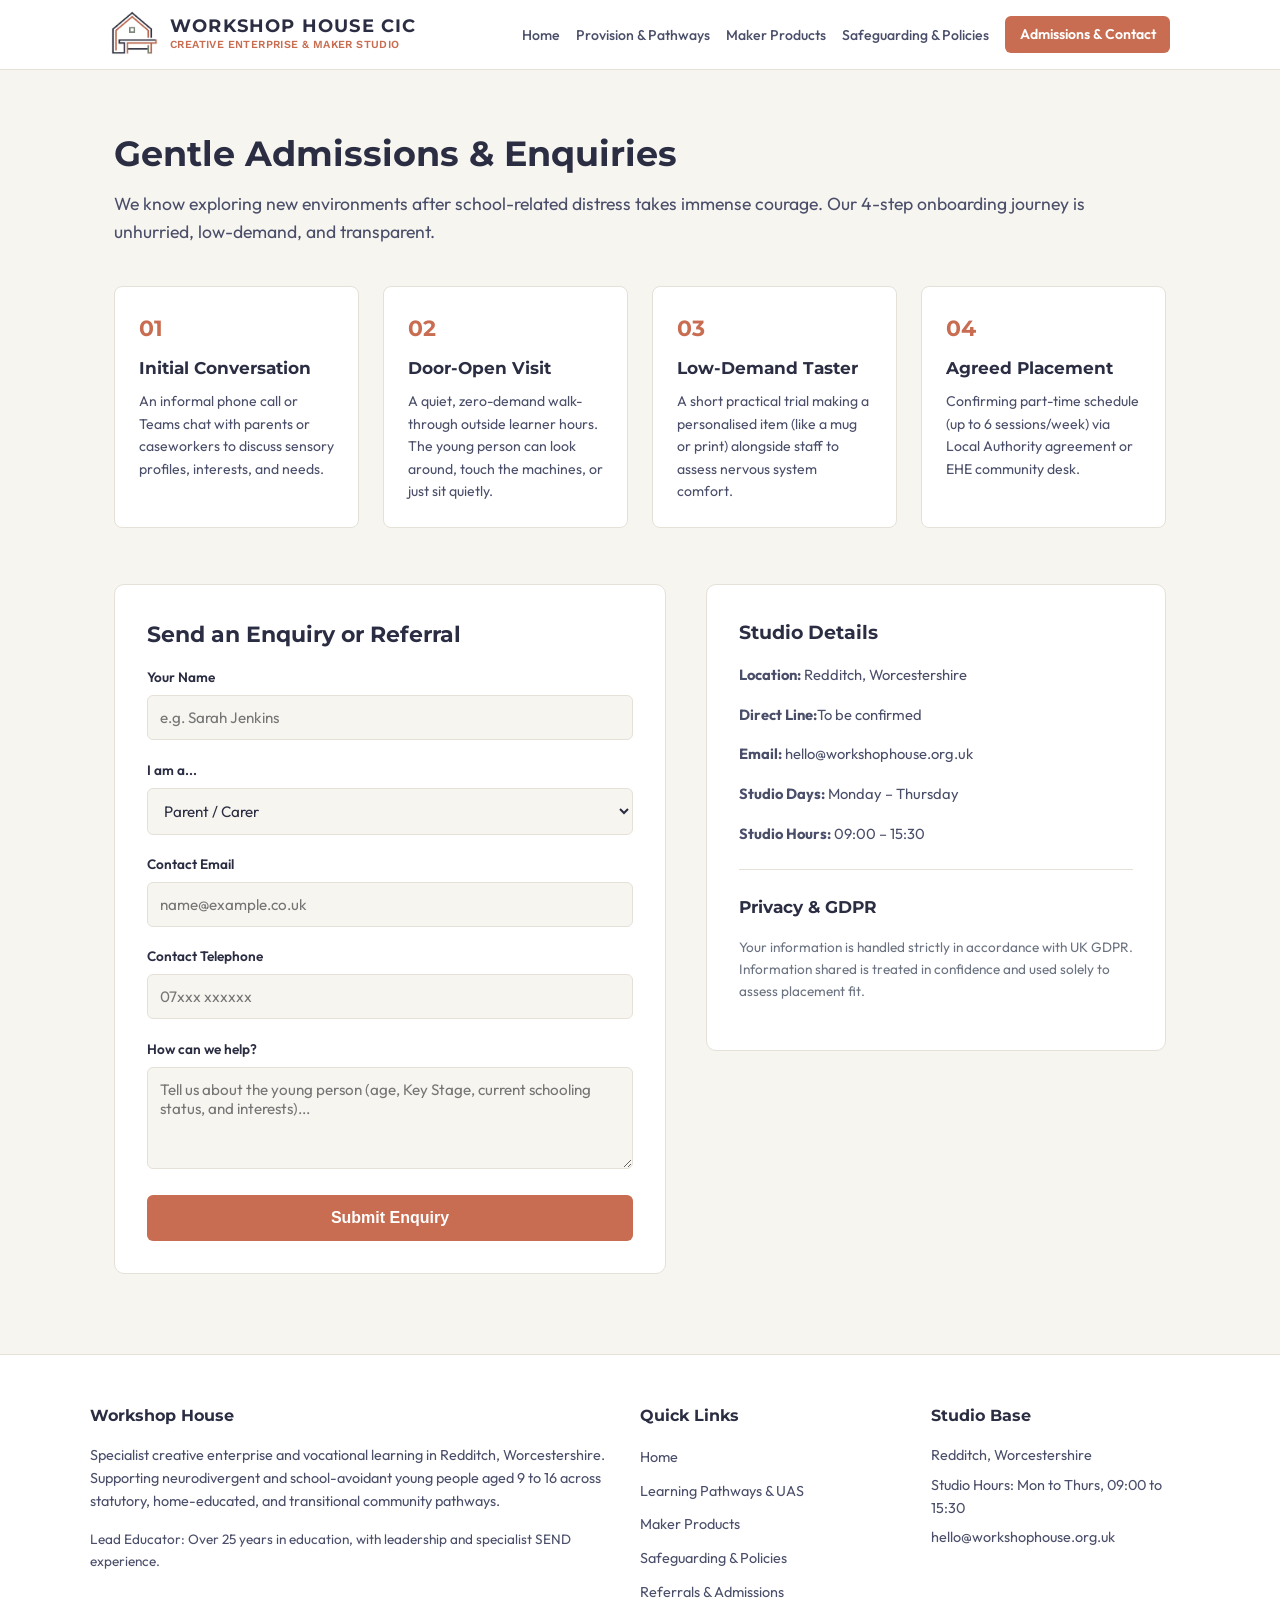
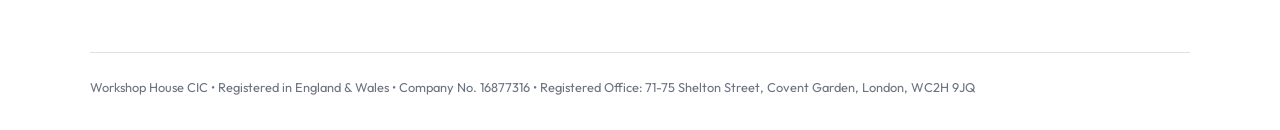
==== contact.html @ 578b34fb "Update contact.html" ====
<!DOCTYPE html>
<html lang="en">
<head>
  <meta charset="UTF-8">
  <meta name="viewport" content="width=device-width, initial-scale=1.0">
  <title>Admissions &amp; Contact | Workshop House</title>
  <meta name="description" content="Get in touch with Workshop House to arrange a quiet discovery visit or submit an EOTAS referral.">
  <link rel="preconnect" href="https://fonts.googleapis.com">
  <link rel="preconnect" href="https://fonts.gstatic.com" crossorigin>
  <link href="https://fonts.googleapis.com/css2?family=Montserrat:wght@600;700&family=Outfit:wght@400;500;600&family=Work+Sans:wght@400;500&display=swap" rel="stylesheet">
  <link rel="stylesheet" href="style.css">
  <link rel="icon" type="image/x-icon" href="favicon.png">
</head>
<body>

<header>
    <div class="nav-container">
      <a href="index.html" class="brand" title="Workshop House Home">
        <img src="logo.jpg" alt="Workshop House Logo" class="brand-icon-img">
        <div class="brand-text">
          <h1>WORKSHOP HOUSE CIC</h1>
          <span>CREATIVE ENTERPRISE &amp; MAKER STUDIO</span>
        </div>
      </a>

      <!-- Pure CSS Hamburger Toggle -->
      <input type="checkbox" id="nav-toggle" class="nav-toggle-input">
      <label for="nav-toggle" class="menu-toggle" aria-label="Open Navigation Menu">
        <span></span>
        <span></span>
        <span></span>
      </label>

      <nav>
        <ul>
          <li><a href="index.html">Home</a></li>
          <li><a href="pathways.html">Provision &amp; Pathways</a></li>
          <li><a href="maker-products.html">Maker Products</a></li>
          <li><a href="safeguarding.html">Safeguarding &amp; Policies</a></li>
          <li><a href="contact.html" class="btn-nav">Admissions &amp; Contact</a></li>
        </ul>
      </nav>
    </div>
  </header>

  <main class="container">
    <div class="page-title">
      <h2>Gentle Admissions &amp; Enquiries</h2>
      <p>We know exploring new environments after school-related distress takes immense courage. Our 4-step onboarding journey is unhurried, low-demand, and transparent.</p>
    </div>

    <div class="onboarding-steps">
      <div class="step-box">
        <div class="step-num">01</div>
        <h4>Initial Conversation</h4>
        <p>An informal phone call or Teams chat with parents or caseworkers to discuss sensory profiles, interests, and needs.</p>
      </div>
      <div class="step-box">
        <div class="step-num">02</div>
        <h4>Door-Open Visit</h4>
        <p>A quiet, zero-demand walk-through outside learner hours. The young person can look around, touch the machines, or just sit quietly.</p>
      </div>
      <div class="step-box">
        <div class="step-num">03</div>
        <h4>Low-Demand Taster</h4>
        <p>A short practical trial making a personalised item (like a mug or print) alongside staff to assess nervous system comfort.</p>
      </div>
      <div class="step-box">
        <div class="step-num">04</div>
        <h4>Agreed Placement</h4>
        <p>Confirming part-time schedule (up to 6 sessions/week) via Local Authority agreement or EHE community desk.</p>
      </div>
    </div>

    <div class="contact-grid">
      <div class="form-card">
        <h3 style="font-family:'Montserrat', sans-serif; margin-bottom:1rem; font-size:1.35rem;">Send an Enquiry or Referral</h3>
        <form action="mailto:hello@workshophouse.org.uk" method="POST" enctype="text/plain">
          <div class="form-group">
            <label for="name">Your Name</label>
            <input type="text" id="name" name="Name" required placeholder="e.g. Sarah Jenkins">
          </div>
          <div class="form-group">
            <label for="role">I am a...</label>
            <select id="role" name="Role">
              <option value="Parent/Carer">Parent / Carer</option>
              <option value="SEN Caseworker">Local Authority SEN Caseworker</option>
              <option value="School SENCo">School SENCo / Inclusion Lead</option>
              <option value="Other">Other Community Professional</option>
            </select>
          </div>
          <div class="form-group">
            <label for="email">Contact Email</label>
            <input type="email" id="email" name="Email" required placeholder="name@example.co.uk">
          </div>
          <div class="form-group">
            <label for="phone">Contact Telephone</label>
            <input type="tel" id="phone" name="Phone" placeholder="07xxx xxxxxx">
          </div>
          <div class="form-group">
            <label for="message">How can we help?</label>
            <textarea id="message" name="Message" rows="4" placeholder="Tell us about the young person (age, Key Stage, current schooling status, and interests)..."></textarea>
          </div>
          <button type="submit" class="btn-submit">Submit Enquiry</button>
        </form>
      </div>

      <div class="info-card">
        <h4>Studio Details</h4>
        <p><strong>Location:</strong> Redditch, Worcestershire</p>
        <p><strong>Direct Line:</strong>To be confirmed</p>
        <p><strong>Email:</strong> hello@workshophouse.org.uk</p>
        <p><strong>Studio Days:</strong> Monday – Thursday</p>
         <p><strong>Studio Hours:</strong> 09:00 – 15:30</p>
        <hr style="border:0; border-top:1px solid var(--border); margin:1.5rem 0;">
        <h4 style="font-size:1.05rem;">Privacy &amp; GDPR</h4>
        <p style="font-size:0.85rem; color:#6B7280;">Your information is handled strictly in accordance with UK GDPR. Information shared is treated in confidence and used solely to assess placement fit.</p>
      </div>
    </div>
  </main>

<footer id="site-footer"></footer>
  <script>
    fetch('footer.html')
      .then(response => response.text())
      .then(data => document.getElementById('site-footer').innerHTML = data);
  </script>

</body>
</html>
---- style.css ----
/* ==========================================================================
   WORKSHOP HOUSE MASTER STYLESHEET
   ========================================================================== */

:root {
  --bg: #F7F5F0;
  --card-bg: #FFFFFF;
  --slate: #2B2D42;
  --slate-light: #4A4E69;
  --terracotta: #C86D51;
  --sage: #7A8B7B;
  --sage-light: #EBF0EC;
  --border: #E5E1D8;
}

* {
  box-sizing: border-box;
  margin: 0;
  padding: 0;
}

body {
  font-family: 'Outfit', -apple-system, BlinkMacSystemFont, sans-serif;
  background-color: var(--bg);
  color: var(--slate);
  line-height: 1.6;
}

/* --- HEADER & DESKTOP NAVIGATION --- */
header {
  background: #FFFFFF;
  border-bottom: 1px solid var(--border);
  position: sticky;
  top: 0;
  z-index: 100;
}

.nav-container {
  max-width: 1100px;
  margin: 0 auto;
  padding: 0.65rem 1.25rem;
  display: flex;
  justify-content: space-between;
  align-items: center;
  gap: 1rem;
}

.brand {
  display: flex;
  align-items: center;
  gap: 0.75rem;
  text-decoration: none;
  flex-shrink: 0;
}

.brand-icon-img {
  height: 48px;
  width: auto;
  max-width: 180px;
  object-fit: contain;
  display: block;
  flex-shrink: 0;
}

.brand-text {
  display: flex;
  flex-direction: column;
}

.brand-text h1 {
  font-family: 'Montserrat', sans-serif;
  font-size: 1.15rem;
  font-weight: 700;
  letter-spacing: 1.2px;
  line-height: 1.1;
  color: var(--slate);
}

.brand-text span {
  font-family: 'Work Sans', sans-serif;
  font-size: 0.68rem;
  color: var(--terracotta);
  font-weight: 600;
  letter-spacing: 0.4px;
  text-transform: uppercase;
}

/* Hide mobile toggle on desktop */
.nav-toggle-input,
.menu-toggle {
  display: none;
}

nav ul {
  display: flex;
  list-style: none;
  gap: 1rem;
  align-items: center;
}

nav a {
  text-decoration: none;
  color: var(--slate-light);
  font-weight: 500;
  font-size: 0.88rem;
  white-space: nowrap;
  transition: color 0.2s;
}

nav a:hover,
nav a.active {
  color: var(--terracotta);
  font-weight: 600;
}

.btn-nav {
  background-color: var(--terracotta);
  color: #FFFFFF !important;
  padding: 0.45rem 0.9rem;
  border-radius: 6px;
  font-weight: 600 !important;
  font-size: 0.88rem;
  white-space: nowrap;
  display: inline-block;
}

.btn-nav:hover {
  background-color: #B45B40;
}

/* --- HERO SECTION (HOME) --- */
.hero {
  max-width: 1100px;
  margin: 2.5rem auto;
  padding: 0 1.5rem;
  display: grid;
  grid-template-columns: 1.15fr 1fr;
  gap: 2.5rem;
  align-items: center;
}

.hero-badge {
  display: inline-block;
  background: var(--sage-light);
  color: var(--sage);
  font-size: 0.85rem;
  font-weight: 600;
  padding: 0.35rem 0.85rem;
  border-radius: 30px;
  margin-bottom: 1rem;
  border: 1px solid rgba(122, 139, 123, 0.3);
}

.hero h2 {
  font-family: 'Montserrat', sans-serif;
  font-size: 2.25rem;
  line-height: 1.25;
  margin-bottom: 1rem;
  color: var(--slate);
}

.hero p {
  font-size: 1.05rem;
  color: var(--slate-light);
  margin-bottom: 1.5rem;
}

.hero-actions {
  display: flex;
  gap: 1rem;
  flex-wrap: wrap;
}

.btn-primary {
  background: var(--terracotta);
  color: #FFFFFF;
  text-decoration: none;
  padding: 0.75rem 1.4rem;
  border-radius: 6px;
  font-weight: 600;
  display: inline-block;
}

.btn-secondary {
  background: transparent;
  color: var(--slate);
  border: 1.5px solid var(--slate);
  text-decoration: none;
  padding: 0.75rem 1.4rem;
  border-radius: 6px;
  font-weight: 600;
  display: inline-block;
}

.hero-image-wrap {
  border-radius: 12px;
  overflow: hidden;
  border: 1px solid var(--border);
  box-shadow: 0 10px 25px rgba(43, 45, 66, 0.06);
  background: #FFFFFF;
  aspect-ratio: 4 / 3;
}

.hero-image-wrap img {
  width: 100%;
  height: 100%;
  object-fit: cover;
  display: block;
}

/* --- STANDARD CONTAINERS & HEADINGS --- */
.container,
.section {
  max-width: 1100px;
  margin: 3.5rem auto;
  padding: 0 1.5rem;
}

.page-title {
  margin-bottom: 2.5rem;
}

.page-title h2 {
  font-family: 'Montserrat', sans-serif;
  font-size: 2.2rem;
  margin-bottom: 0.5rem;
}

.page-title p {
  color: var(--slate-light);
  font-size: 1.1rem;
  max-width: 1000px;
}

.section-header {
  text-align: center;
  max-width: 760px;
  margin: 0 auto 3rem auto;
}

.section-header h3 {
  font-family: 'Montserrat', sans-serif;
  font-size: 1.85rem;
  margin-bottom: 0.5rem;
}

.section-header p {
  color: var(--slate-light);
}

/* --- CARDS & GRIDS --- */
.pillars-grid {
  display: grid;
  grid-template-columns: repeat(auto-fit, minmax(300px, 1fr));
  gap: 1.5rem;
}

.card {
  background: var(--card-bg);
  border: 1px solid var(--border);
  border-radius: 10px;
  padding: 2rem;
  transition: transform 0.2s, box-shadow 0.2s;
}

.card:hover {
  transform: translateY(-4px);
  box-shadow: 0 12px 24px rgba(43, 45, 66, 0.06);
}

.card-icon {
  font-size: 1.8rem;
  margin-bottom: 1rem;
  display: inline-block;
}

.card h4 {
  font-family: 'Montserrat', sans-serif;
  font-size: 1.2rem;
  margin-bottom: 0.6rem;
  color: var(--slate);
}

.card p {
  color: var(--slate-light);
  font-size: 0.95rem;
  line-height: 1.55;
}

.compliance-box {
  background: #FFFFFF;
  border: 1.5px solid var(--sage);
  border-left: 6px solid var(--sage);
  border-radius: 10px;
  padding: 2.2rem;
  margin: 3.5rem 0;
}

.compliance-box h4 {
  font-family: 'Montserrat', sans-serif;
  font-size: 1.3rem;
  color: var(--slate);
  margin-bottom: 0.75rem;
}

.compliance-box p {
  color: var(--slate-light);
  font-size: 0.95rem;
  margin-bottom: 0.85rem;
  line-height: 1.6;
}

.compliance-box p:last-child {
  margin-bottom: 0;
}

/* --- PATHWAYS & TIMETABLE --- */
.pathways-grid {
  display: grid;
  grid-template-columns: 1fr 1fr;
  gap: 2rem;
  margin-bottom: 3.5rem;
}

.pathway-card {
  background: #FFFFFF;
  border: 1px solid var(--border);
  border-radius: 10px;
  padding: 2rem;
  border-top: 4px solid var(--terracotta);
}

.pathway-card.sage-top {
  border-top: 4px solid var(--sage);
}

.pathway-card h3 {
  font-family: 'Montserrat', sans-serif;
  font-size: 1.35rem;
  margin-bottom: 0.5rem;
}

.pathway-badge {
  display: inline-block;
  font-size: 0.8rem;
  font-weight: 600;
  padding: 0.2rem 0.6rem;
  border-radius: 4px;
  margin-bottom: 1rem;
  background: var(--bg);
  color: var(--slate-light);
}

.pathway-card ul {
  margin-top: 1rem;
  padding-left: 1.2rem;
  color: var(--slate-light);
  font-size: 0.95rem;
}

.pathway-card li {
  margin-bottom: 0.4rem;
}

.schedule-box {
  background: #FFFFFF;
  border: 1px solid var(--border);
  border-radius: 10px;
  padding: 2.5rem;
  margin-bottom: 3.5rem;
}

.schedule-box h3 {
  font-family: 'Montserrat', sans-serif;
  font-size: 1.5rem;
  margin-bottom: 1rem;
}

table {
  width: 100%;
  border-collapse: collapse;
  margin-top: 1rem;
}

th, td {
  padding: 0.85rem 1rem;
  text-align: left;
  border-bottom: 1px solid var(--border);
  font-size: 0.95rem;
}

th {
  font-family: 'Montserrat', sans-serif;
  background: var(--bg);
  color: var(--slate);
}

tr:last-child td {
  border-bottom: none;
}

.aqa-grid {
  display: grid;
  grid-template-columns: repeat(auto-fit, minmax(240px, 1fr));
  gap: 1rem;
  margin-top: 1.5rem;
}

.aqa-pill {
  background: #FFFFFF;
  border: 1px solid var(--border);
  padding: 1rem;
  border-radius: 8px;
}

.aqa-code {
  font-family: 'Work Sans', sans-serif;
  font-weight: 600;
  font-size: 0.8rem;
  color: var(--terracotta);
  display: block;
  margin-bottom: 0.25rem;
}

.aqa-title {
  font-weight: 600;
  font-size: 0.9rem;
  color: var(--slate);
}

/* --- SAFEGUARDING --- */
.dsl-card {
  background: #FFFFFF;
  border: 1px solid var(--border);
  border-left: 5px solid var(--terracotta);
  border-radius: 10px;
  padding: 2rem;
  margin-bottom: 2.5rem;
}

.dsl-card h3 {
  font-family: 'Montserrat', sans-serif;
  font-size: 1.35rem;
  margin-bottom: 0.5rem;
}

.contact-details-grid {
  display: grid;
  grid-template-columns: repeat(auto-fit, minmax(220px, 1fr));
  gap: 1rem;
  margin-top: 1rem;
}

.contact-item {
  background: var(--bg);
  padding: 0.8rem 1rem;
  border-radius: 6px;
  font-size: 0.9rem;
}

.contact-item span {
  display: block;
  font-size: 0.75rem;
  font-weight: 600;
  color: var(--terracotta);
  text-transform: uppercase;
}

.directory-table {
  width: 100%;
  border-collapse: collapse;
  background: #FFFFFF;
  border-radius: 10px;
  overflow: hidden;
  border: 1px solid var(--border);
  margin-bottom: 3rem;
}

.policy-downloads {
  display: grid;
  grid-template-columns: repeat(auto-fit, minmax(260px, 1fr));
  gap: 1.2rem;
  margin-top: 1.5rem;
}

.doc-link {
  background: #FFFFFF;
  border: 1px solid var(--border);
  padding: 1.2rem;
  border-radius: 8px;
  text-decoration: none;
  color: var(--slate);
  display: flex;
  align-items: center;
  gap: 1rem;
  transition: border-color 0.2s;
}

.doc-link:hover {
  border-color: var(--terracotta);
}

.doc-icon {
  font-size: 1.8rem;
}

.doc-info strong {
  font-size: 0.95rem;
  display: block;
}

.doc-info span {
  font-size: 0.8rem;
  color: #6B7280;
}

/* --- CONTACT & ONBOARDING --- */
.onboarding-steps {
  display: grid;
  grid-template-columns: repeat(auto-fit, minmax(220px, 1fr));
  gap: 1.5rem;
  margin-bottom: 3.5rem;
}

.step-box {
  background: #FFFFFF;
  border: 1px solid var(--border);
  border-radius: 8px;
  padding: 1.5rem;
}

.step-num {
  font-family: 'Montserrat', sans-serif;
  font-weight: 700;
  color: var(--terracotta);
  font-size: 1.4rem;
  margin-bottom: 0.5rem;
}

.step-box h4 {
  font-family: 'Montserrat', sans-serif;
  font-size: 1.05rem;
  margin-bottom: 0.5rem;
}

.step-box p {
  color: var(--slate-light);
  font-size: 0.88rem;
}

.contact-grid {
  display: grid;
  grid-template-columns: 1.2fr 1fr;
  gap: 2.5rem;
}

.form-card {
  background: #FFFFFF;
  border: 1px solid var(--border);
  border-radius: 10px;
  padding: 2rem;
}

.form-group {
  margin-bottom: 1.2rem;
}

label {
  display: block;
  font-size: 0.85rem;
  font-weight: 600;
  margin-bottom: 0.4rem;
  color: var(--slate);
}

input, select, textarea {
  width: 100%;
  padding: 0.75rem;
  border: 1px solid var(--border);
  border-radius: 6px;
  font-family: inherit;
  font-size: 0.95rem;
  background: var(--bg);
  color: var(--slate);
}

input:focus, select:focus, textarea:focus {
  outline: none;
  border-color: var(--terracotta);
  background: #FFFFFF;
}

.btn-submit {
  background: var(--terracotta);
  color: #FFFFFF;
  border: none;
  padding: 0.85rem 1.5rem;
  border-radius: 6px;
  font-weight: 600;
  font-size: 1rem;
  cursor: pointer;
  width: 100%;
}

.btn-submit:hover {
  background: #B45B40;
}

.info-card {
  background: #FFFFFF;
  border: 1px solid var(--border);
  border-radius: 10px;
  padding: 2rem;
  height: fit-content;
}

.info-card h4 {
  font-family: 'Montserrat', sans-serif;
  margin-bottom: 1rem;
  font-size: 1.2rem;
}

.info-card p {
  color: var(--slate-light);
  font-size: 0.92rem;
  margin-bottom: 1rem;
}

/* --- FOOTER --- */
footer {
  background: #FFFFFF;
  border-top: 1px solid var(--border);
  padding: 3rem 1.5rem 2rem 1.5rem;
  margin-top: 5rem;
}

.footer-grid {
  max-width: 1100px;
  margin: 0 auto 2.5rem auto;
  display: grid;
  grid-template-columns: 2fr 1fr 1fr;
  gap: 2rem;
}

.footer-col h5 {
  font-family: 'Montserrat', sans-serif;
  margin-bottom: 1rem;
  font-size: 1rem;
}

.footer-col ul {
  list-style: none;
}

.footer-col li {
  margin-bottom: 0.5rem;
}

.footer-col a {
  color: var(--slate-light);
  text-decoration: none;
  font-size: 0.9rem;
}

.footer-col a:hover {
  color: var(--terracotta);
}

.legal-bar {
  max-width: 1100px;
  margin: 0 auto;
  padding-top: 1.5rem;
  border-top: 1px solid var(--border);
  font-size: 0.8rem;
  color: #6B7280;
  display: flex;
  justify-content: space-between;
  flex-wrap: wrap;
  gap: 1rem;
}

/* --- RESPONSIVE MOBILE TWEAKS --- */
@media (max-width: 820px) {
  .nav-container {
    position: relative;
    padding: 0.75rem 1rem;
  }

  /* Force Hamburger Button to be Visible */
  .menu-toggle {
    display: flex !important;
    flex-direction: column;
    justify-content: space-between;
    width: 28px;
    height: 20px;
    cursor: pointer;
    z-index: 120;
    flex-shrink: 0;
  }

  /* High contrast lines for the hamburger icon */
  .menu-toggle span {
    display: block;
    height: 3px;
    width: 100%;
    background-color: #2B2D42 !important;
    border-radius: 2px;
    transition: all 0.3s ease;
  }

  /* Hide raw input completely offscreen */
  .nav-toggle-input {
    position: absolute;
    opacity: 0;
    pointer-events: none;
  }

  /* Mobile Dropdown Menu Container */
  nav {
    position: absolute;
    top: 100%;
    left: 0;
    right: 0;
    background: #FFFFFF;
    border-bottom: 2px solid var(--border);
    max-height: 0;
    overflow: hidden;
    transition: max-height 0.35s ease;
    box-shadow: 0 10px 20px rgba(43, 45, 66, 0.08);
    z-index: 110;
  }

  nav ul {
    flex-direction: column;
    align-items: stretch;
    padding: 1rem 1.5rem 1.5rem 1.5rem;
    gap: 0.5rem;
  }

  nav a {
    display: block;
    padding: 0.75rem 0;
    font-size: 1rem;
    border-bottom: 1px solid var(--bg);
    white-space: normal;
  }

  .btn-nav {
    text-align: center;
    margin-top: 0.5rem;
    padding: 0.75rem 1rem;
    width: 100%;
  }

  /* When checkbox is checked: slide the menu open */
  .nav-toggle-input:checked ~ nav {
    max-height: 420px;
  }

  /* Transform Hamburger into an "X" when open */
  .nav-toggle-input:checked ~ .menu-toggle span:nth-child(1) {
    transform: translateY(8.5px) rotate(45deg);
    background-color: var(--terracotta) !important;
  }
  .nav-toggle-input:checked ~ .menu-toggle span:nth-child(2) {
    opacity: 0;
  }
  .nav-toggle-input:checked ~ .menu-toggle span:nth-child(3) {
    transform: translateY(-8.5px) rotate(-45deg);
    background-color: var(--terracotta) !important;
  }

  /* Page Grid adjustments */
  .hero {
    grid-template-columns: 1fr;
  }
  .pathways-grid {
    grid-template-columns: 1fr;
  }
  .contact-grid {
    grid-template-columns: 1fr;
  }
  .footer-grid {
    grid-template-columns: 1fr;
  }
}
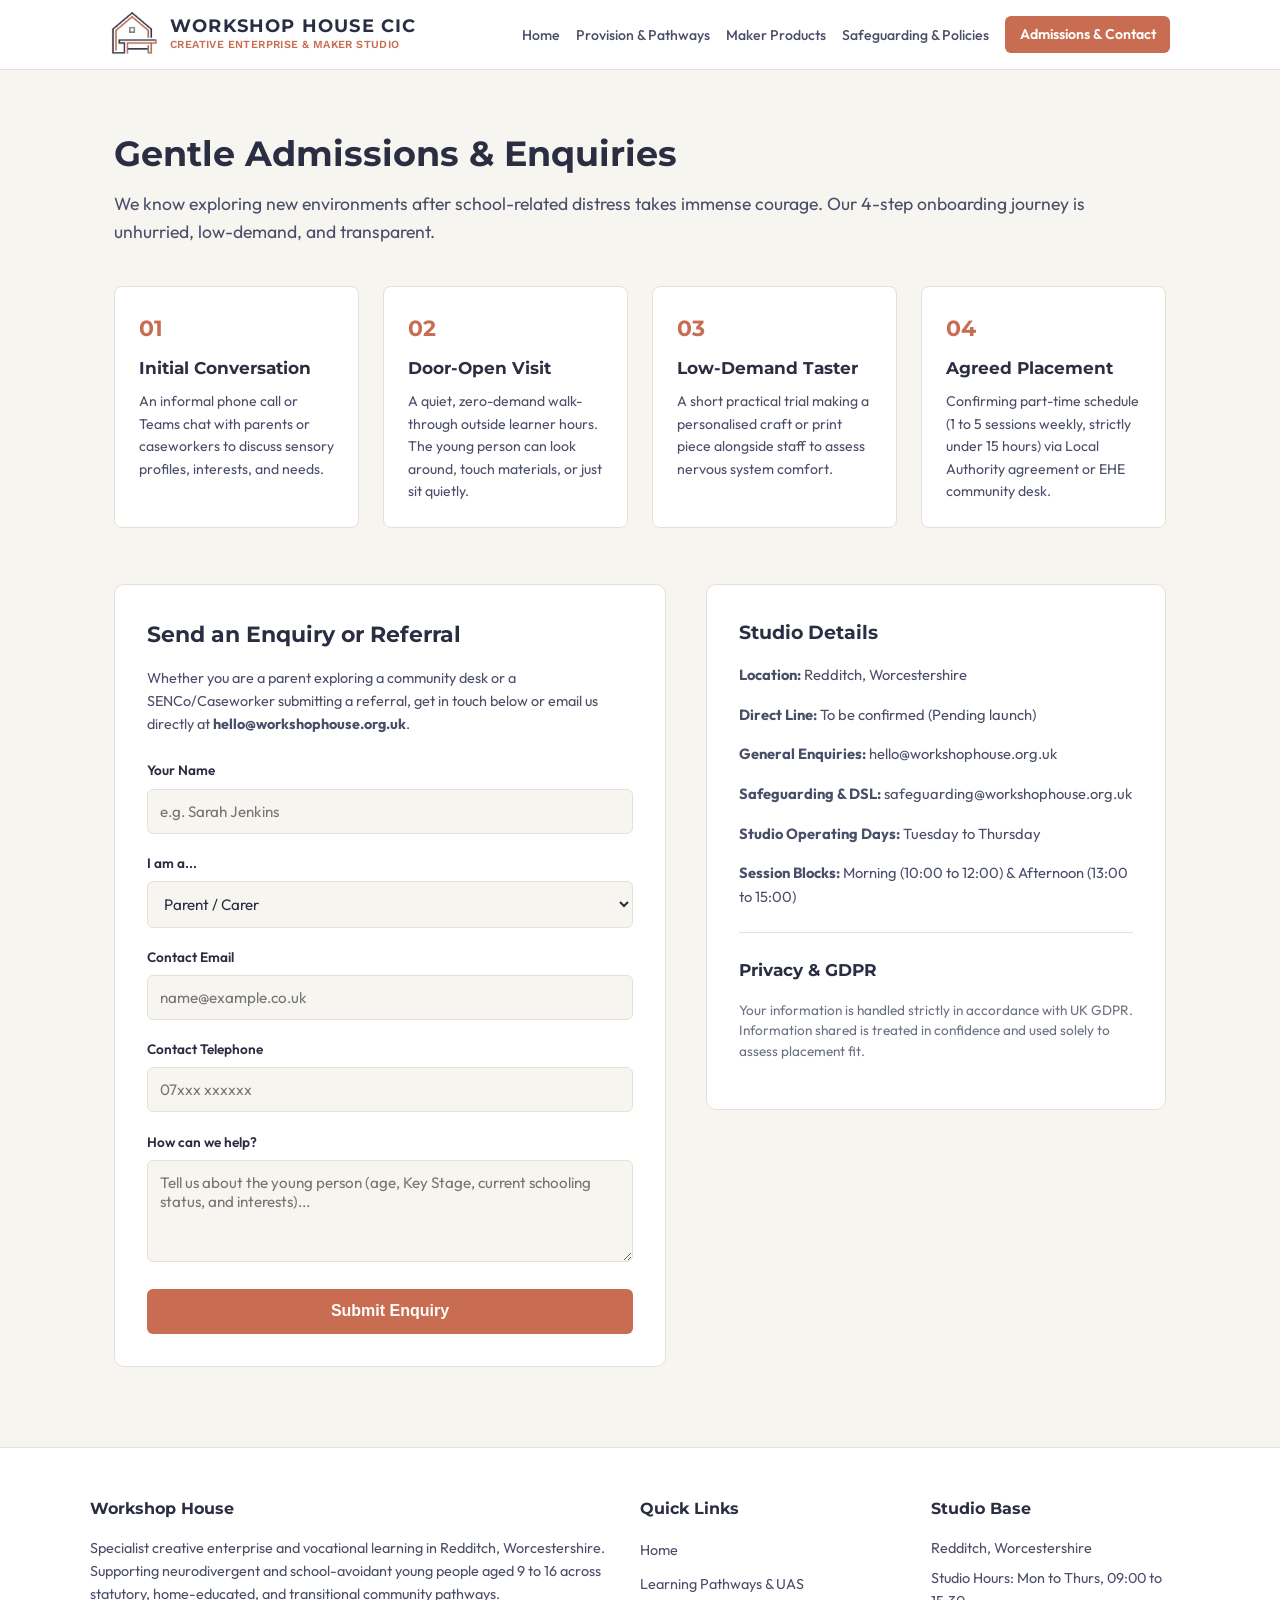
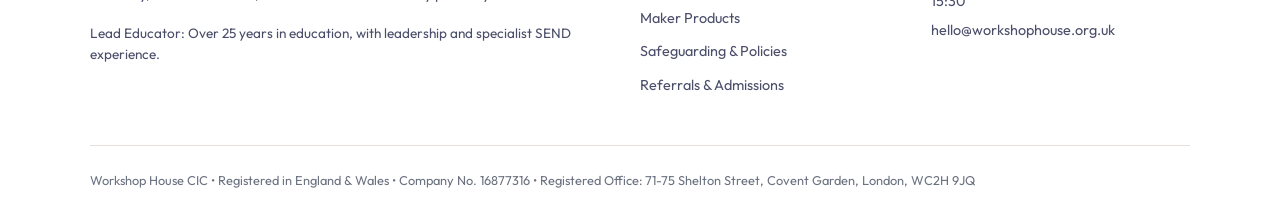
==== commit 04aee19c: "Revise contact.html for updated details and layout Updated the contact page to reflect new informati" ====
--- a/contact.html
+++ b/contact.html
@@ -3,20 +3,20 @@
 <head>
   <meta charset="UTF-8">
   <meta name="viewport" content="width=device-width, initial-scale=1.0">
-  <title>Admissions &amp; Contact | Workshop House</title>
-  <meta name="description" content="Get in touch with Workshop House to arrange a quiet discovery visit or submit an EOTAS referral.">
+  <title>Admissions &amp; Contact | Workshop House CIC</title>
+  <meta name="description" content="Get in touch with Workshop House CIC to arrange an unhurried discovery visit, register for a community place, or submit a statutory referral.">
   <link rel="preconnect" href="https://fonts.googleapis.com">
   <link rel="preconnect" href="https://fonts.gstatic.com" crossorigin>
   <link href="https://fonts.googleapis.com/css2?family=Montserrat:wght@600;700&family=Outfit:wght@400;500;600&family=Work+Sans:wght@400;500&display=swap" rel="stylesheet">
   <link rel="stylesheet" href="style.css">
-  <link rel="icon" type="image/x-icon" href="favicon.png">
+  <link rel="icon" type="image/png" href="favicon.png">
 </head>
 <body>
 
-<header>
+  <header>
     <div class="nav-container">
       <a href="index.html" class="brand" title="Workshop House Home">
-        <img src="logo.jpg" alt="Workshop House Logo" class="brand-icon-img">
+        <img src="logo.jpg" alt="Workshop House Logo" class="brand-icon-img" style="height: 48px; width: auto; max-width: 180px; display: block;">
         <div class="brand-text">
           <h1>WORKSHOP HOUSE CIC</h1>
           <span>CREATIVE ENTERPRISE &amp; MAKER STUDIO</span>
@@ -46,7 +46,7 @@
   <main class="container">
     <div class="page-title">
       <h2>Gentle Admissions &amp; Enquiries</h2>
-      <p>We know exploring new environments after school-related distress takes immense courage. Our 4-step onboarding journey is unhurried, low-demand, and transparent.</p>
+      <p style="max-width: 1000px;">We know exploring new environments after school-related distress takes immense courage. Our 4-step onboarding journey is unhurried, low-demand, and transparent.</p>
     </div>
 
     <div class="onboarding-steps">
@@ -58,23 +58,26 @@
       <div class="step-box">
         <div class="step-num">02</div>
         <h4>Door-Open Visit</h4>
-        <p>A quiet, zero-demand walk-through outside learner hours. The young person can look around, touch the machines, or just sit quietly.</p>
+        <p>A quiet, zero-demand walk-through outside learner hours. The young person can look around, touch materials, or just sit quietly.</p>
       </div>
       <div class="step-box">
         <div class="step-num">03</div>
         <h4>Low-Demand Taster</h4>
-        <p>A short practical trial making a personalised item (like a mug or print) alongside staff to assess nervous system comfort.</p>
+        <p>A short practical trial making a personalised craft or print piece alongside staff to assess nervous system comfort.</p>
       </div>
       <div class="step-box">
         <div class="step-num">04</div>
         <h4>Agreed Placement</h4>
-        <p>Confirming part-time schedule (up to 6 sessions/week) via Local Authority agreement or EHE community desk.</p>
+        <p>Confirming part-time schedule (1 to 5 sessions weekly, strictly under 15 hours) via Local Authority agreement or EHE community desk.</p>
       </div>
     </div>
 
     <div class="contact-grid">
       <div class="form-card">
-        <h3 style="font-family:'Montserrat', sans-serif; margin-bottom:1rem; font-size:1.35rem;">Send an Enquiry or Referral</h3>
+        <h3 style="font-family:'Montserrat', sans-serif; margin-bottom:1rem; font-size:1.35rem; color:var(--slate);">Send an Enquiry or Referral</h3>
+        <p style="color:var(--slate-light); font-size:0.9rem; margin-bottom:1.5rem;">
+          Whether you are a parent exploring a community desk or a SENCo/Caseworker submitting a referral, get in touch below or email us directly at <strong>hello@workshophouse.org.uk</strong>.
+        </p>
         <form action="mailto:hello@workshophouse.org.uk" method="POST" enctype="text/plain">
           <div class="form-group">
             <label for="name">Your Name</label>
@@ -108,18 +111,20 @@
       <div class="info-card">
         <h4>Studio Details</h4>
         <p><strong>Location:</strong> Redditch, Worcestershire</p>
-        <p><strong>Direct Line:</strong>To be confirmed</p>
-        <p><strong>Email:</strong> hello@workshophouse.org.uk</p>
-        <p><strong>Studio Days:</strong> Monday – Thursday</p>
-         <p><strong>Studio Hours:</strong> 09:00 – 15:30</p>
+        <p><strong>Direct Line:</strong> To be confirmed (Pending launch)</p>
+        <p><strong>General Enquiries:</strong> hello@workshophouse.org.uk</p>
+        <p><strong>Safeguarding &amp; DSL:</strong> safeguarding@workshophouse.org.uk</p>
+        <p><strong>Studio Operating Days:</strong> Tuesday to Thursday</p>
+        <p><strong>Session Blocks:</strong> Morning (10:00 to 12:00) &amp; Afternoon (13:00 to 15:00)</p>
+        
         <hr style="border:0; border-top:1px solid var(--border); margin:1.5rem 0;">
         <h4 style="font-size:1.05rem;">Privacy &amp; GDPR</h4>
-        <p style="font-size:0.85rem; color:#6B7280;">Your information is handled strictly in accordance with UK GDPR. Information shared is treated in confidence and used solely to assess placement fit.</p>
+        <p style="font-size:0.85rem; color:#6B7280; line-height:1.5;">Your information is handled strictly in accordance with UK GDPR. Information shared is treated in confidence and used solely to assess placement fit.</p>
       </div>
     </div>
   </main>
 
-<footer id="site-footer"></footer>
+  <footer id="site-footer"></footer>
   <script>
     fetch('footer.html')
       .then(response => response.text())
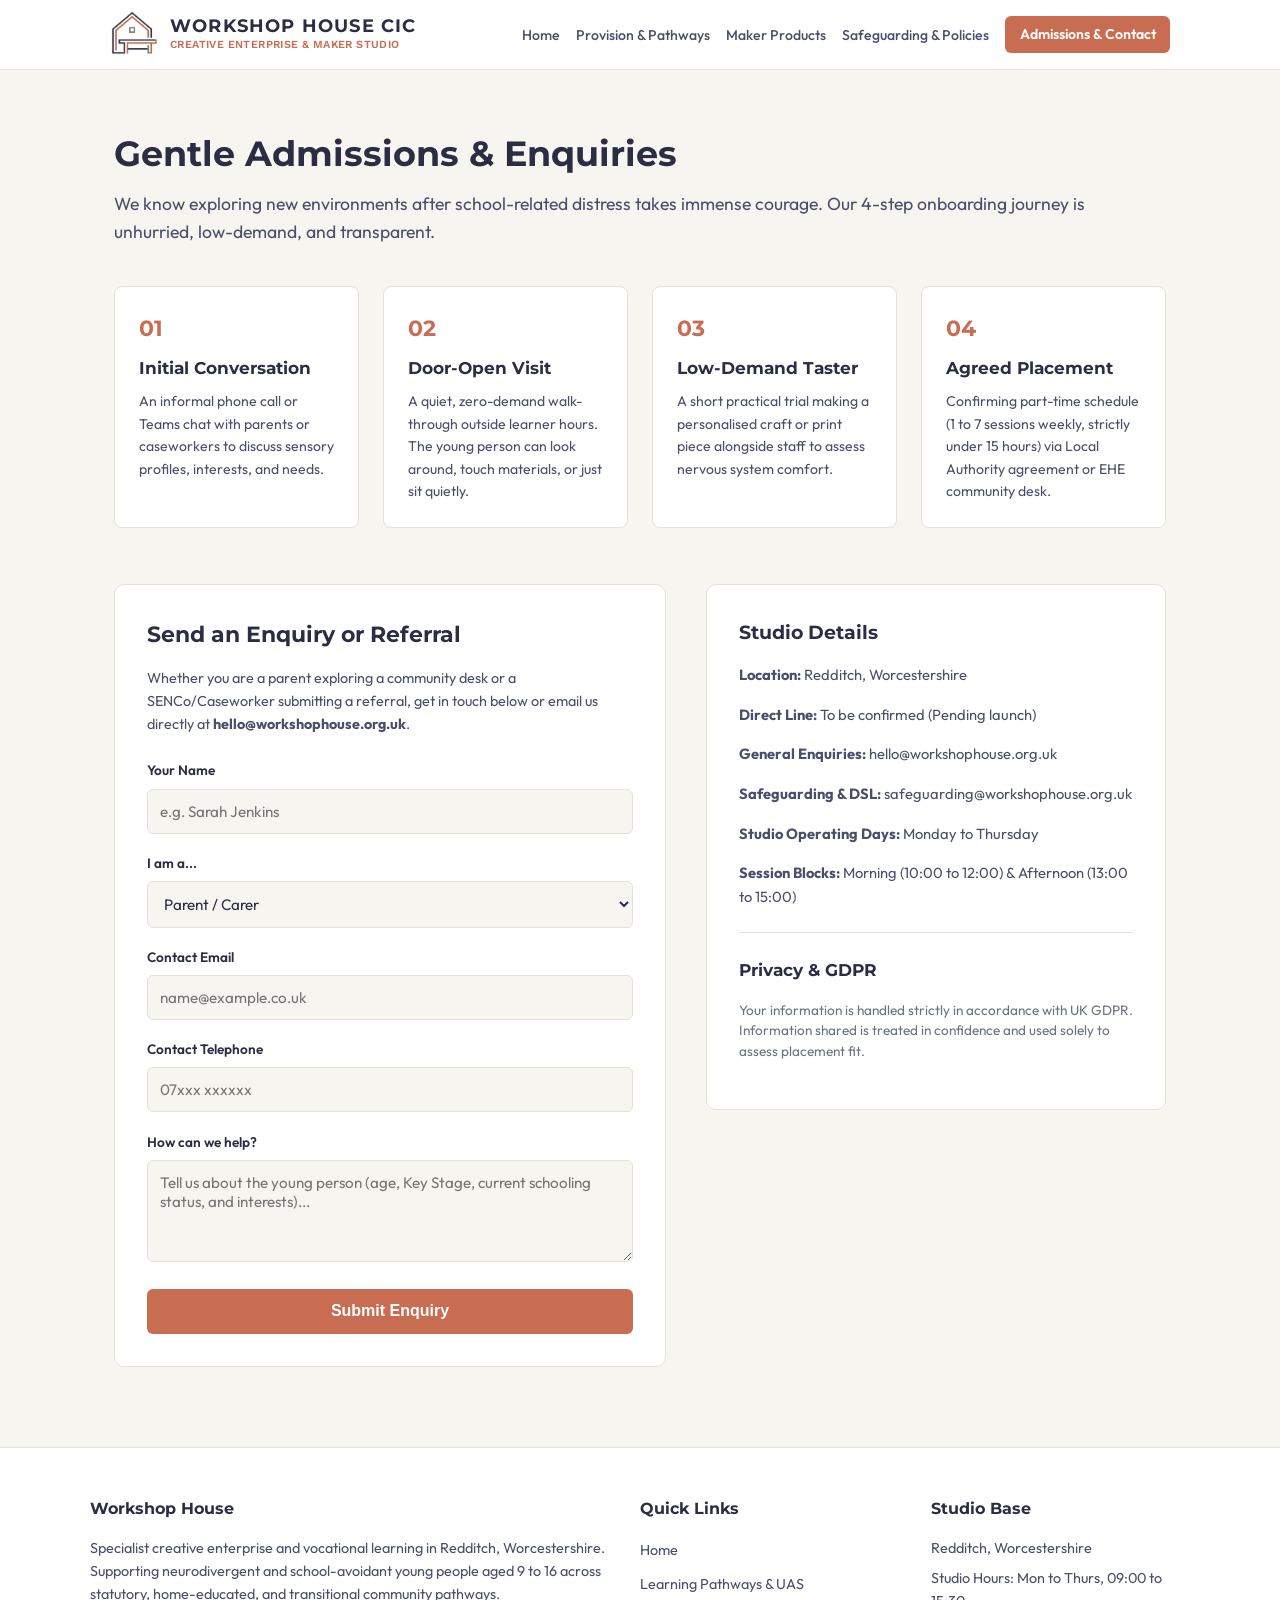
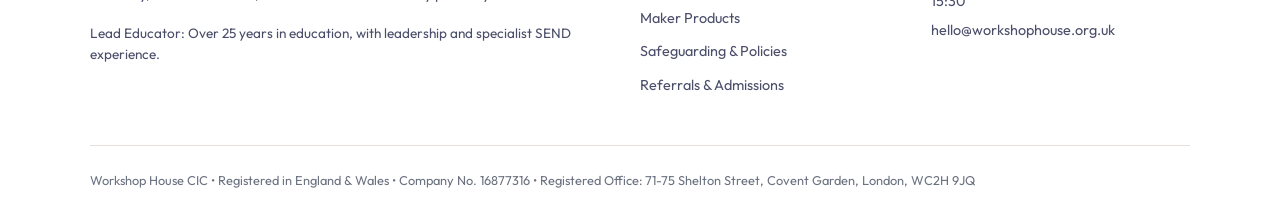
==== commit a605ccc7: "Update contact.html" ====
--- a/contact.html
+++ b/contact.html
@@ -68,7 +68,7 @@
       <div class="step-box">
         <div class="step-num">04</div>
         <h4>Agreed Placement</h4>
-        <p>Confirming part-time schedule (1 to 5 sessions weekly, strictly under 15 hours) via Local Authority agreement or EHE community desk.</p>
+        <p>Confirming part-time schedule (1 to 7 sessions weekly, strictly under 15 hours) via Local Authority agreement or EHE community desk.</p>
       </div>
     </div>
 
@@ -114,7 +114,7 @@
         <p><strong>Direct Line:</strong> To be confirmed (Pending launch)</p>
         <p><strong>General Enquiries:</strong> hello@workshophouse.org.uk</p>
         <p><strong>Safeguarding &amp; DSL:</strong> safeguarding@workshophouse.org.uk</p>
-        <p><strong>Studio Operating Days:</strong> Tuesday to Thursday</p>
+        <p><strong>Studio Operating Days:</strong> Monday to Thursday</p>
         <p><strong>Session Blocks:</strong> Morning (10:00 to 12:00) &amp; Afternoon (13:00 to 15:00)</p>
         
         <hr style="border:0; border-top:1px solid var(--border); margin:1.5rem 0;">
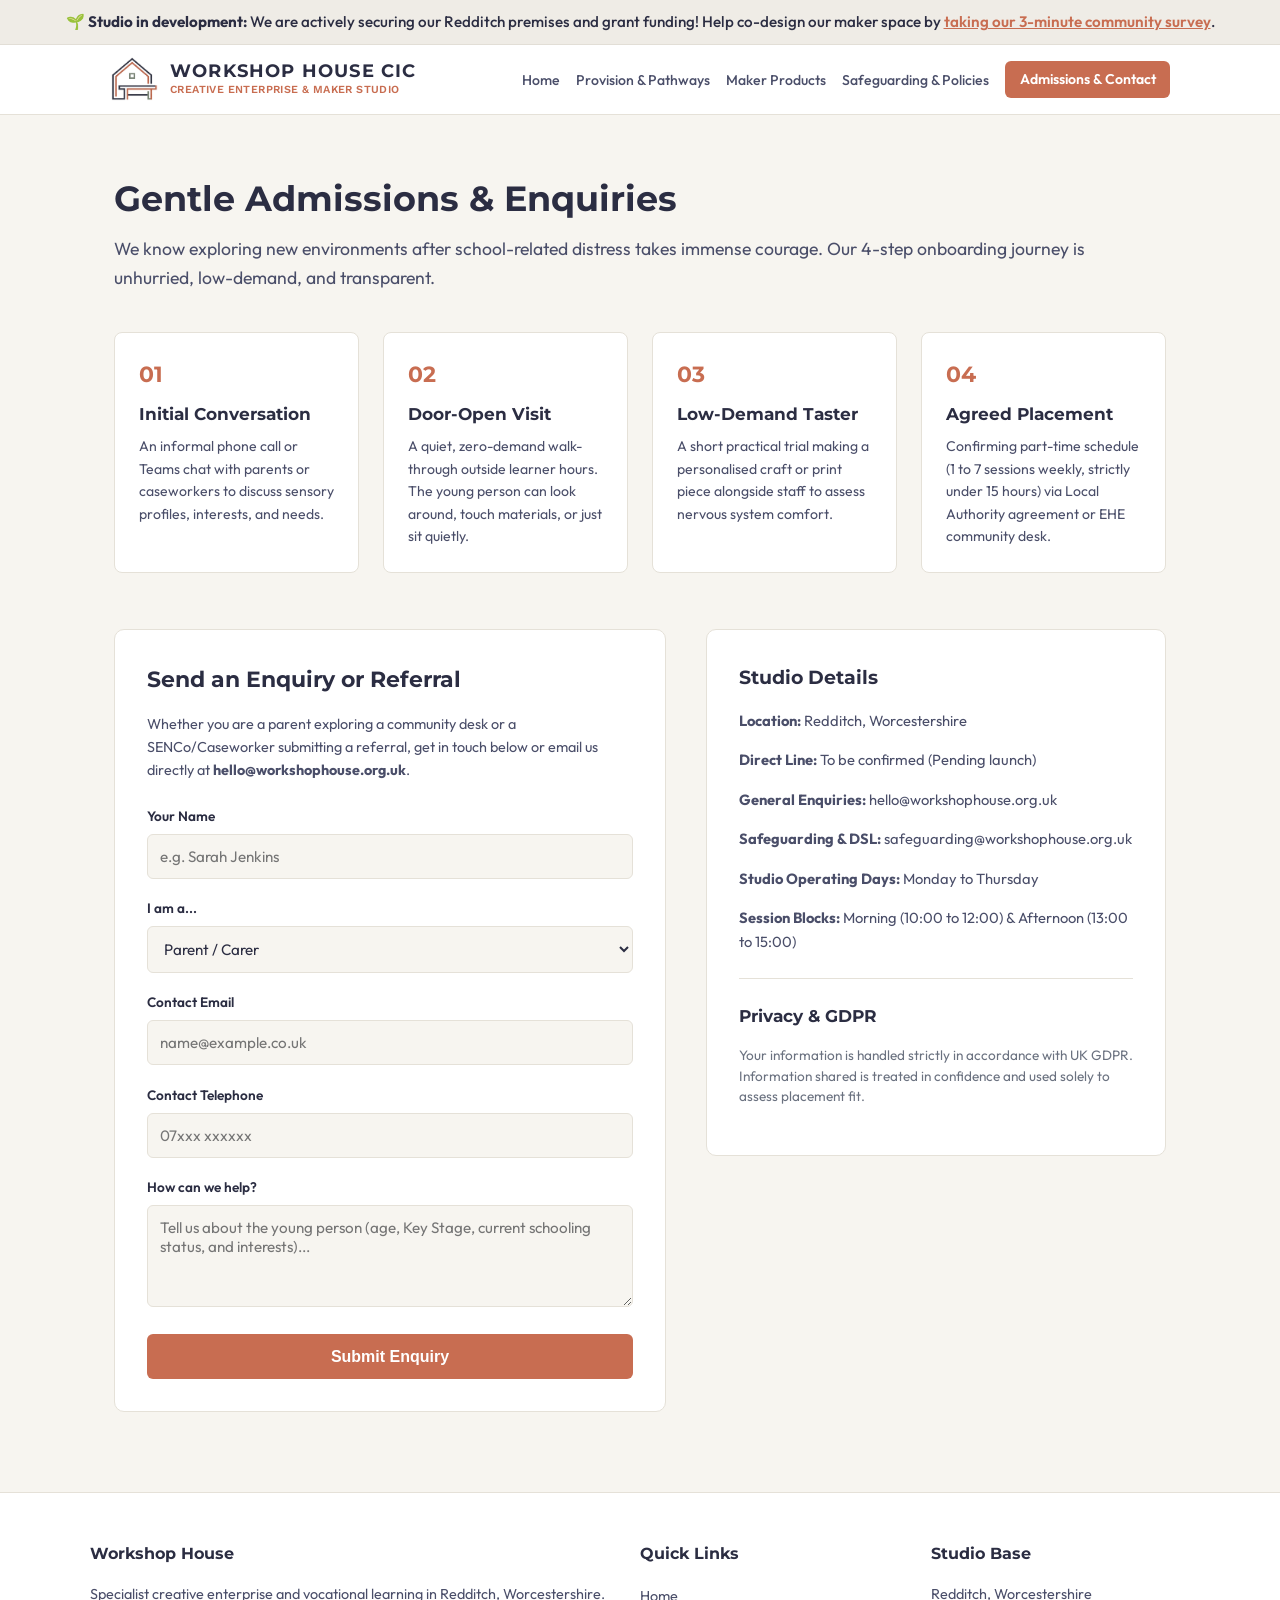
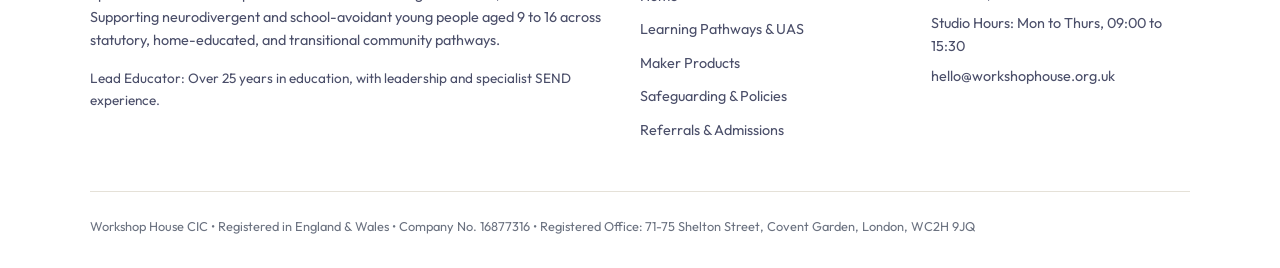
==== commit b96617a6: "Update contact.html" ====
--- a/contact.html
+++ b/contact.html
@@ -12,7 +12,10 @@
   <link rel="icon" type="image/png" href="favicon.png">
 </head>
 <body>
-
+<div style="background-color: #EFECE6; color: #2B2D42; text-align: center; padding: 10px 16px; font-size: 0.95rem; font-weight: 500; border-bottom: 1px solid #E2DED6;">
+  🌱 <strong>Studio in development:</strong> We are actively securing our Redditch premises and grant funding! 
+  Help co-design our maker space by <a href="https://forms.cloud.microsoft/r/ekdyvqJRi8" target="_blank" style="color: #C86D51; text-decoration: underline; font-weight: 600;">taking our 3-minute community survey</a>.
+</div>
   <header>
     <div class="nav-container">
       <a href="index.html" class="brand" title="Workshop House Home">
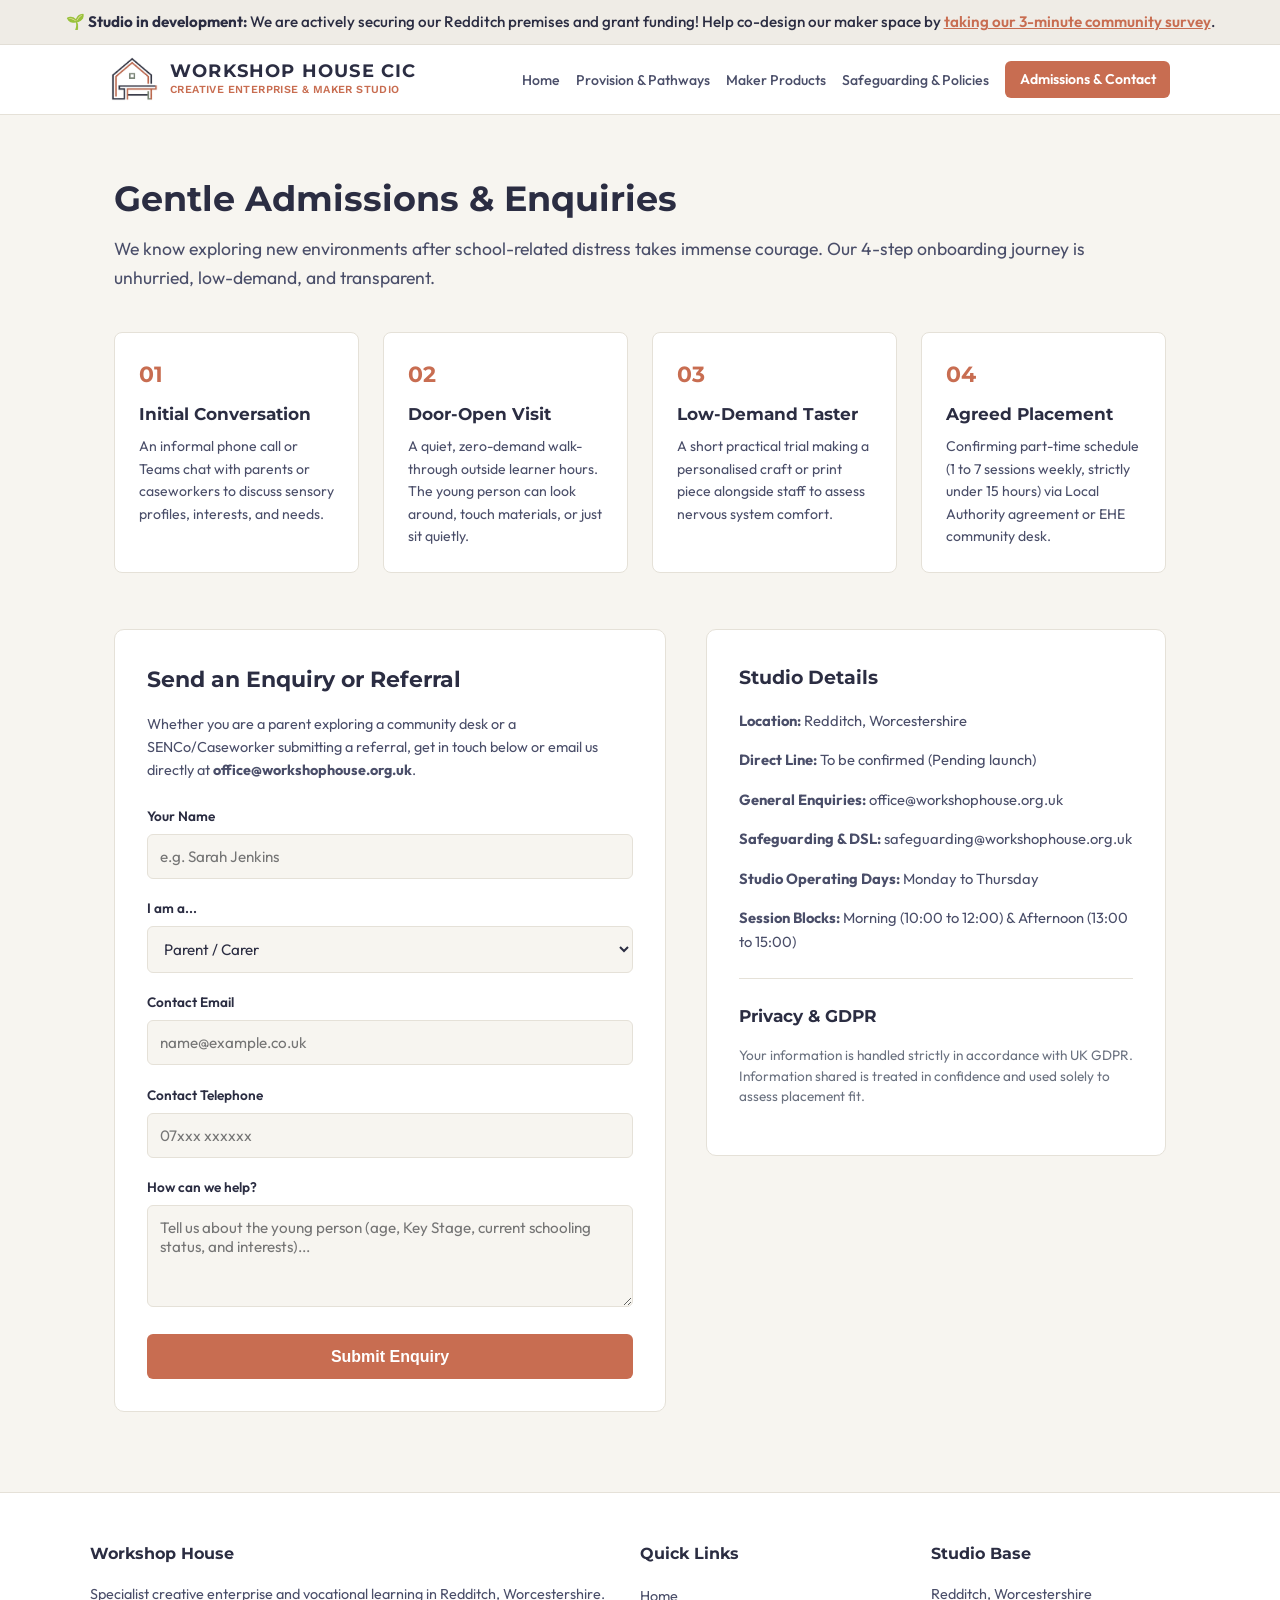
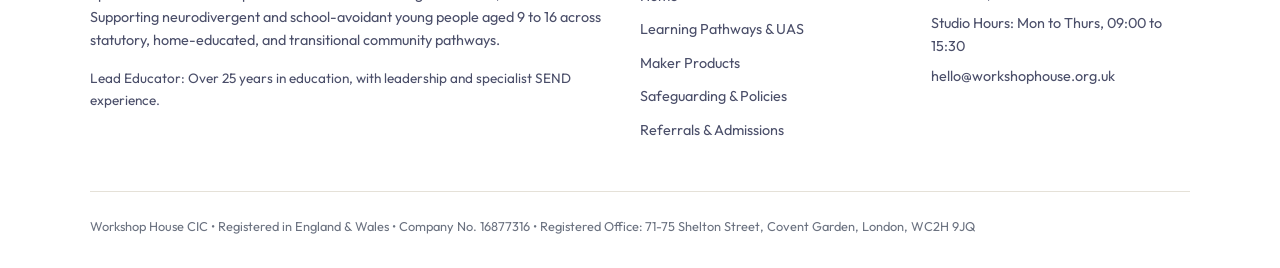
==== commit c5f1bf59: "Update contact.html" ====
--- a/contact.html
+++ b/contact.html
@@ -79,9 +79,9 @@
       <div class="form-card">
         <h3 style="font-family:'Montserrat', sans-serif; margin-bottom:1rem; font-size:1.35rem; color:var(--slate);">Send an Enquiry or Referral</h3>
         <p style="color:var(--slate-light); font-size:0.9rem; margin-bottom:1.5rem;">
-          Whether you are a parent exploring a community desk or a SENCo/Caseworker submitting a referral, get in touch below or email us directly at <strong>hello@workshophouse.org.uk</strong>.
+          Whether you are a parent exploring a community desk or a SENCo/Caseworker submitting a referral, get in touch below or email us directly at <strong>office@workshophouse.org.uk</strong>.
         </p>
-        <form action="mailto:hello@workshophouse.org.uk" method="POST" enctype="text/plain">
+        <form action="mailto:office@workshophouse.org.uk" method="POST" enctype="text/plain">
           <div class="form-group">
             <label for="name">Your Name</label>
             <input type="text" id="name" name="Name" required placeholder="e.g. Sarah Jenkins">
@@ -115,7 +115,7 @@
         <h4>Studio Details</h4>
         <p><strong>Location:</strong> Redditch, Worcestershire</p>
         <p><strong>Direct Line:</strong> To be confirmed (Pending launch)</p>
-        <p><strong>General Enquiries:</strong> hello@workshophouse.org.uk</p>
+        <p><strong>General Enquiries:</strong> office@workshophouse.org.uk</p>
         <p><strong>Safeguarding &amp; DSL:</strong> safeguarding@workshophouse.org.uk</p>
         <p><strong>Studio Operating Days:</strong> Monday to Thursday</p>
         <p><strong>Session Blocks:</strong> Morning (10:00 to 12:00) &amp; Afternoon (13:00 to 15:00)</p>
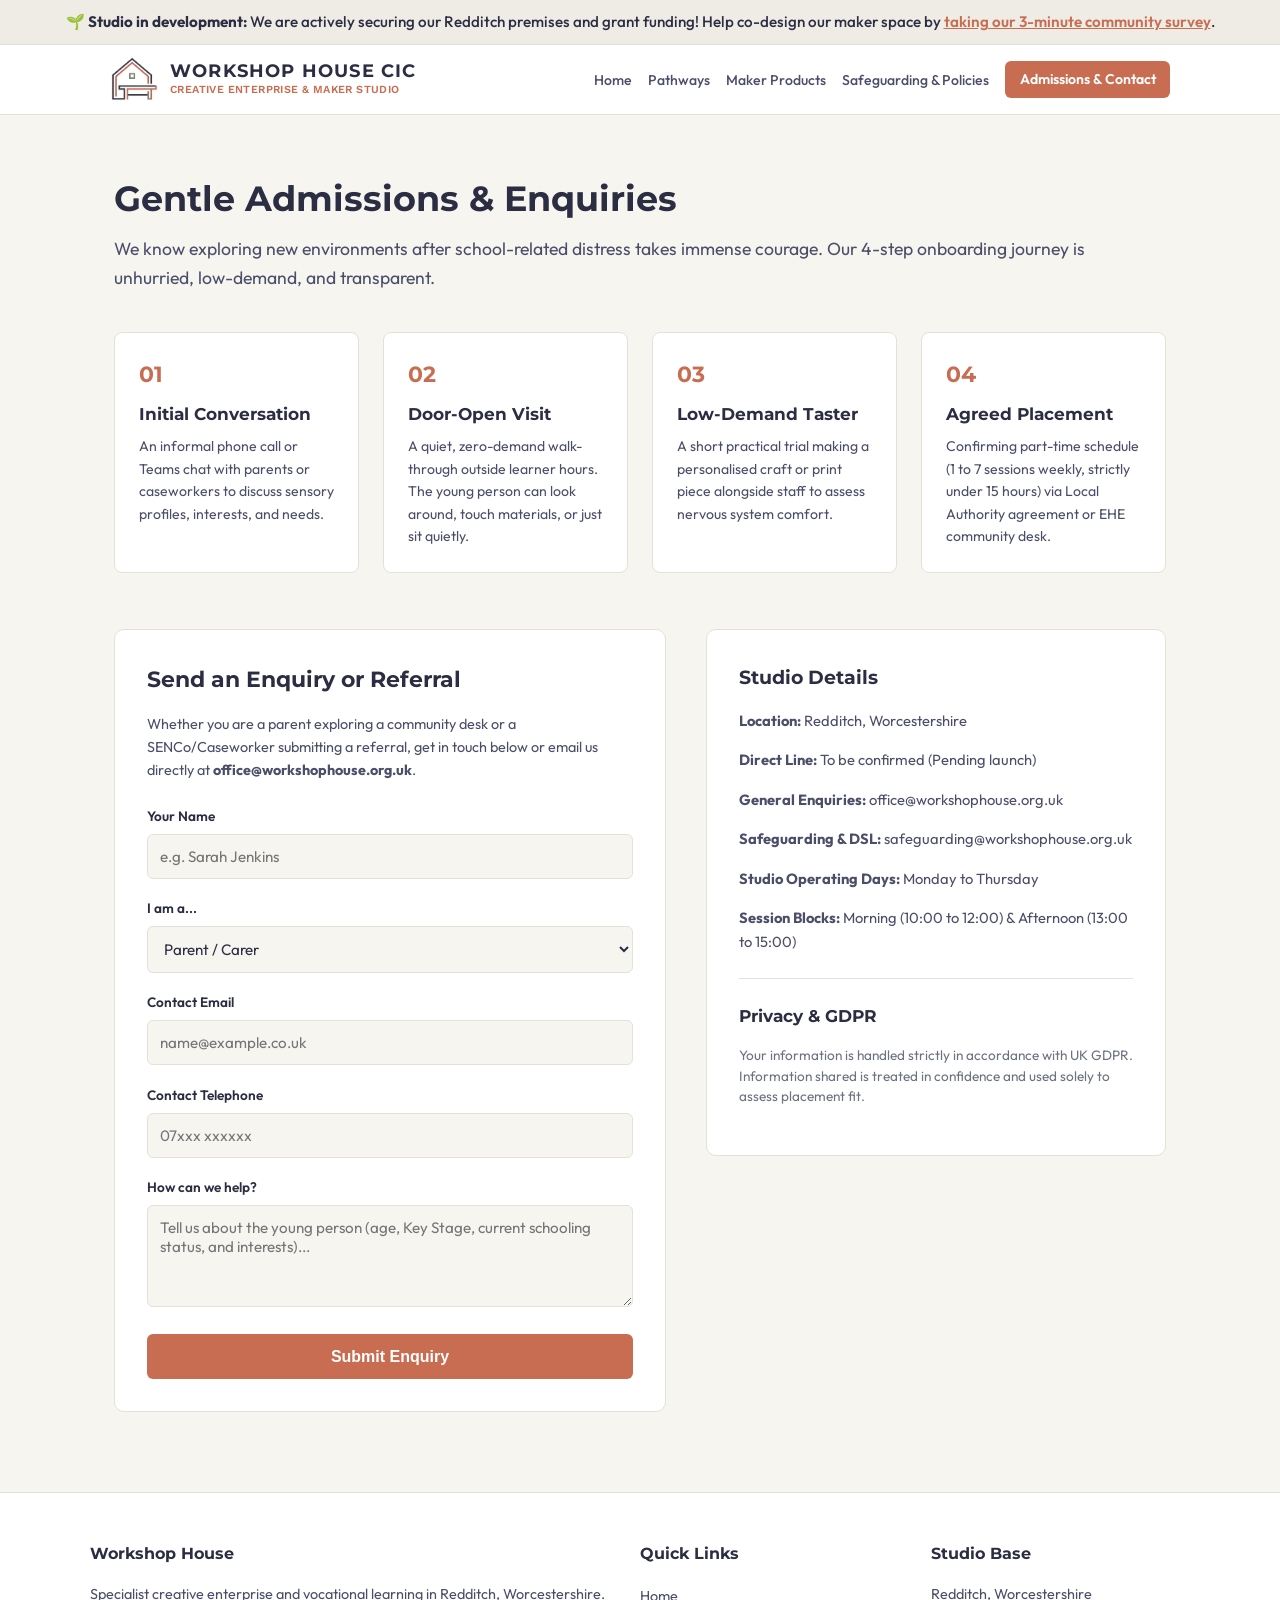
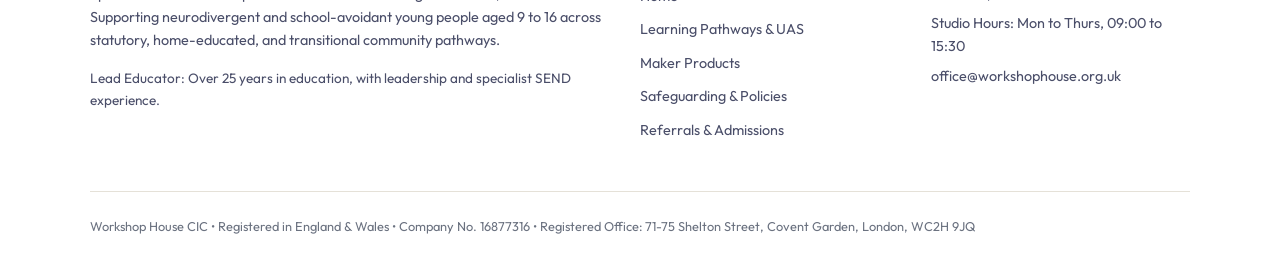
==== commit e4c84e72: "Fix HTML encoding issues in contact.html" ====
--- a/contact.html
+++ b/contact.html
@@ -37,7 +37,7 @@
       <nav>
         <ul>
           <li><a href="index.html">Home</a></li>
-          <li><a href="pathways.html">Provision &amp; Pathways</a></li>
+          <li><a href="pathways.html">Pathways</a></li>
           <li><a href="maker-products.html">Maker Products</a></li>
           <li><a href="safeguarding.html">Safeguarding &amp; Policies</a></li>
           <li><a href="contact.html" class="btn-nav">Admissions &amp; Contact</a></li>
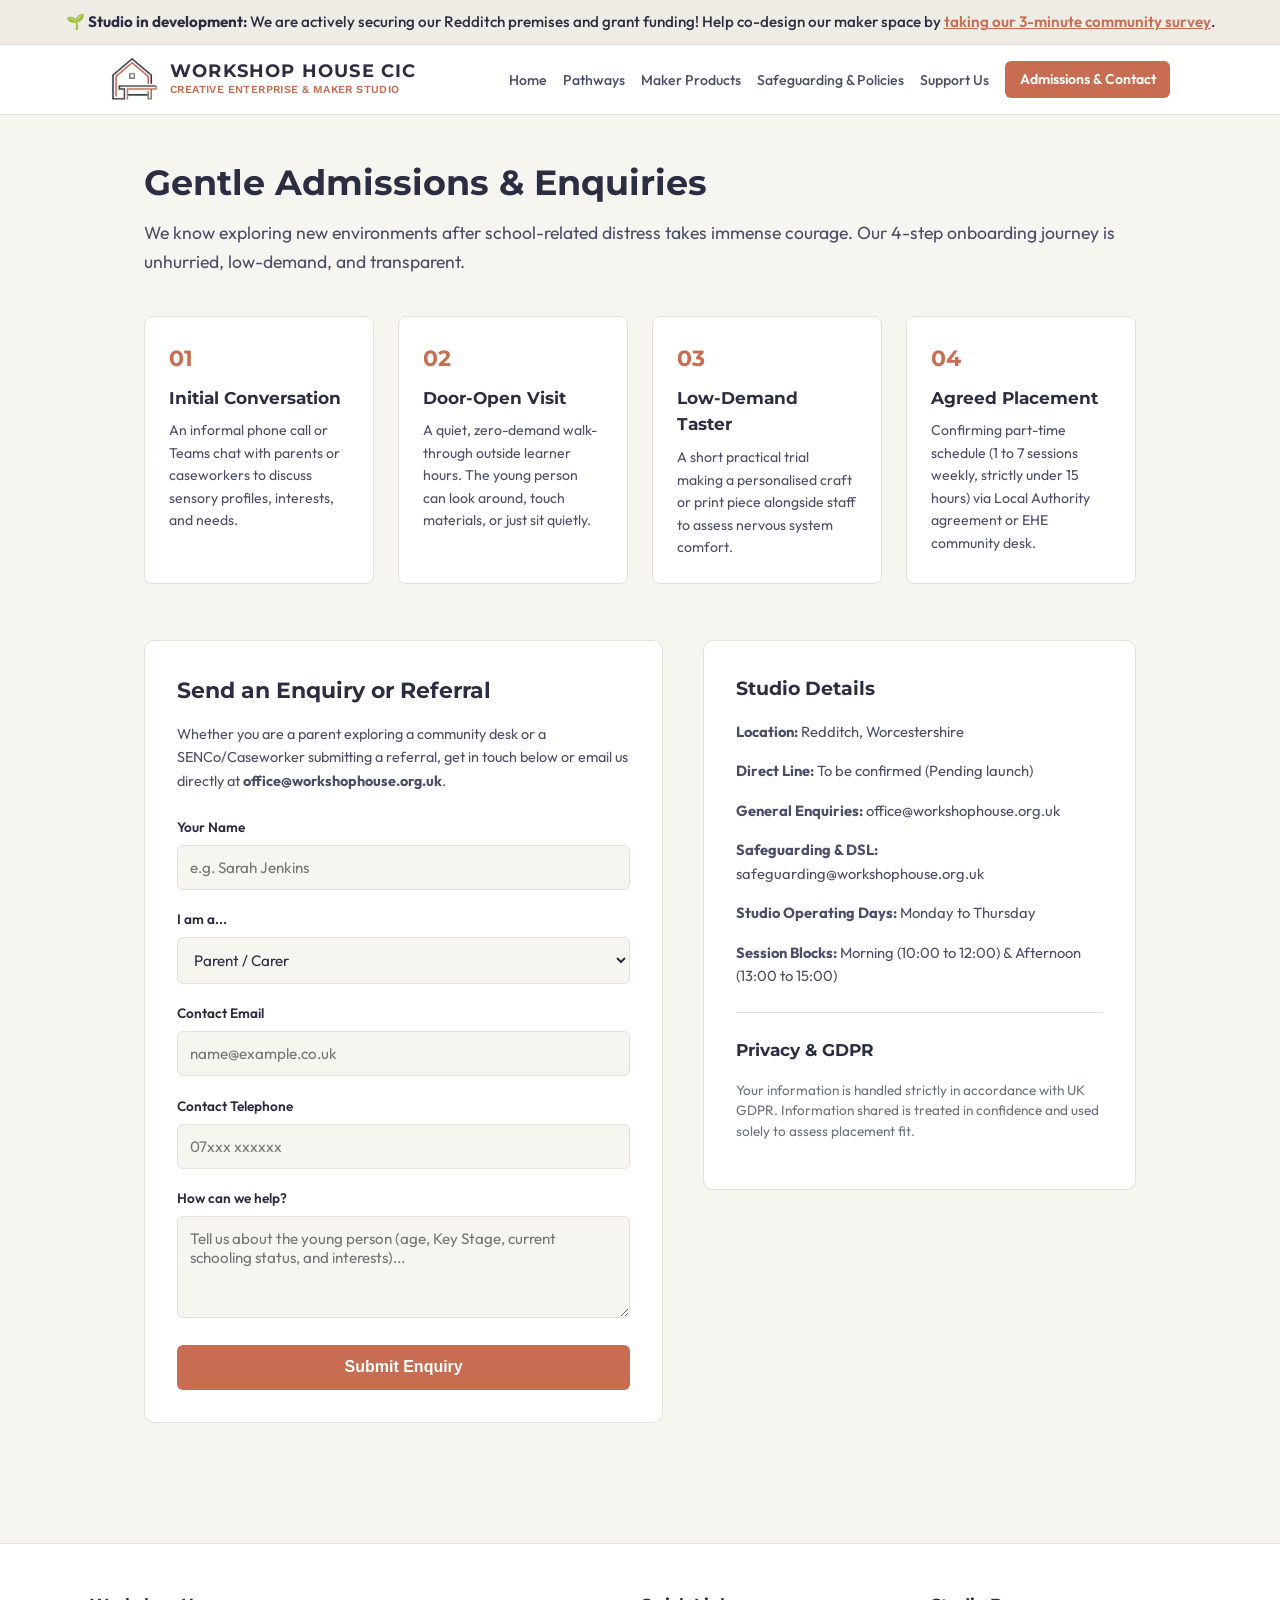
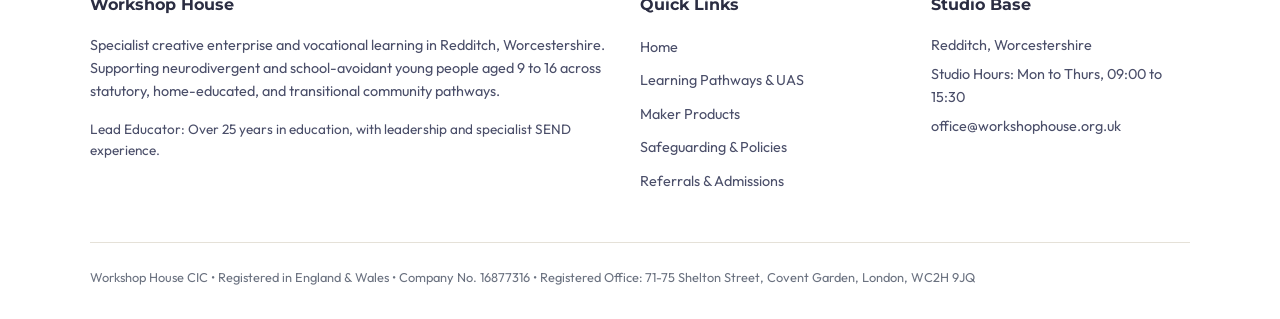
==== commit f4fd50c0: "Fix HTML formatting and add new support link" ====
--- a/contact.html
+++ b/contact.html
@@ -40,6 +40,7 @@
           <li><a href="pathways.html">Pathways</a></li>
           <li><a href="maker-products.html">Maker Products</a></li>
           <li><a href="safeguarding.html">Safeguarding &amp; Policies</a></li>
+           <li><a href="support-us.html">Support Us</a></li>
           <li><a href="contact.html" class="btn-nav">Admissions &amp; Contact</a></li>
         </ul>
       </nav>
--- a/style.css
+++ b/style.css
@@ -784,3 +784,137 @@
     grid-template-columns: 1fr;
   }
 }
+/* =================================================================ators
+   SUPPORT US PAGE STYLING (GoFundMe & Tactile Maker Station)
+   ================================================================= */
+
+/* Container and Layout */
+.container {
+  max-width: 1040px;
+  margin: 0 auto;
+  padding: 2.5rem 1.5rem;
+}
+
+/* Page Specific Badge */
+.badge {
+  display: inline-block;
+  background-color: #E6EBE4;
+  color: var(--sage, #8A9A86);
+  font-size: 0.85rem;
+  font-weight: 600;
+  padding: 0.35rem 0.85rem;
+  border-radius: 999px;
+  margin-bottom: 1rem;
+  text-transform: uppercase;
+  letter-spacing: 0.05em;
+}
+
+/* Lead Intro Text */
+.lead-text {
+  font-size: 1.15rem;
+  color: var(--slate-light, #5C5E70);
+  max-width: 780px;
+  margin-bottom: 2.5rem;
+}
+
+/* Split Grid for Story & Action Card */
+.split-grid {
+  display: grid;
+  grid-template-columns: repeat(auto-fit, minmax(320px, 1fr));
+  gap: 2.5rem;
+  align-items: start;
+  margin-bottom: 3.5rem;
+}
+
+/* Content Card Box */
+.content-box {
+  background: #FFFFFF;
+  border: 1px solid var(--border-subtle, #E2DED6);
+  border-radius: 12px;
+  padding: 2rem;
+}
+
+/* Tiered Donation List */
+.tier-list {
+  list-style: none;
+  padding: 0;
+  margin: 1.5rem 0;
+}
+
+.tier-list li {
+  padding: 0.75rem 0;
+  border-bottom: 1px solid var(--border-subtle, #E2DED6);
+  display: flex;
+  align-items: baseline;
+  gap: 0.75rem;
+}
+
+.tier-list li:last-child {
+  border-bottom: none;
+}
+
+.tier-price {
+  font-weight: 700;
+  color: var(--terracotta, #C86D51);
+  min-width: 55px;
+}
+
+/* Materials / Equipment Grid */
+.materials-grid {
+  display: grid;
+  grid-template-columns: repeat(auto-fit, minmax(220px, 1fr));
+  gap: 1.25rem;
+  margin: 2rem 0;
+}
+
+.material-card {
+  background: #FFFFFF;
+  border: 1px solid var(--border-subtle, #E2DED6);
+  border-radius: 10px;
+  padding: 1.25rem;
+}
+
+.material-card h4 {
+  margin: 0 0 0.5rem 0;
+  font-family: 'Montserrat', sans-serif;
+  color: var(--slate, #2B2D42);
+  display: flex;
+  align-items: center;
+  gap: 0.5rem;
+}
+
+.material-card p {
+  margin: 0;
+  font-size: 0.95rem;
+  color: var(--slate-light, #5C5E70);
+}
+
+/* Crowdfund Action Button */
+.btn-crowdfund {
+  display: inline-block;
+  background-color: var(--terracotta, #C86D51);
+  color: #FFFFFF !important;
+  font-weight: 600;
+  font-size: 1.1rem;
+  padding: 0.9rem 1.8rem;
+  border-radius: 8px;
+  text-decoration: none;
+  text-align: center;
+  transition: opacity 0.2s ease;
+  width: 100%;
+  box-sizing: border-box;
+}
+
+.btn-crowdfund:hover {
+  opacity: 0.92;
+}
+
+/* Physical Drop-Off Callout */
+.donation-callout {
+  background-color: #F3F1EC;
+  border-left: 4px solid var(--terracotta, #C86D51);
+  padding: 1rem 1.25rem;
+  border-radius: 0 8px 8px 0;
+  margin-top: 1.5rem;
+  font-size: 0.95rem;
+}
